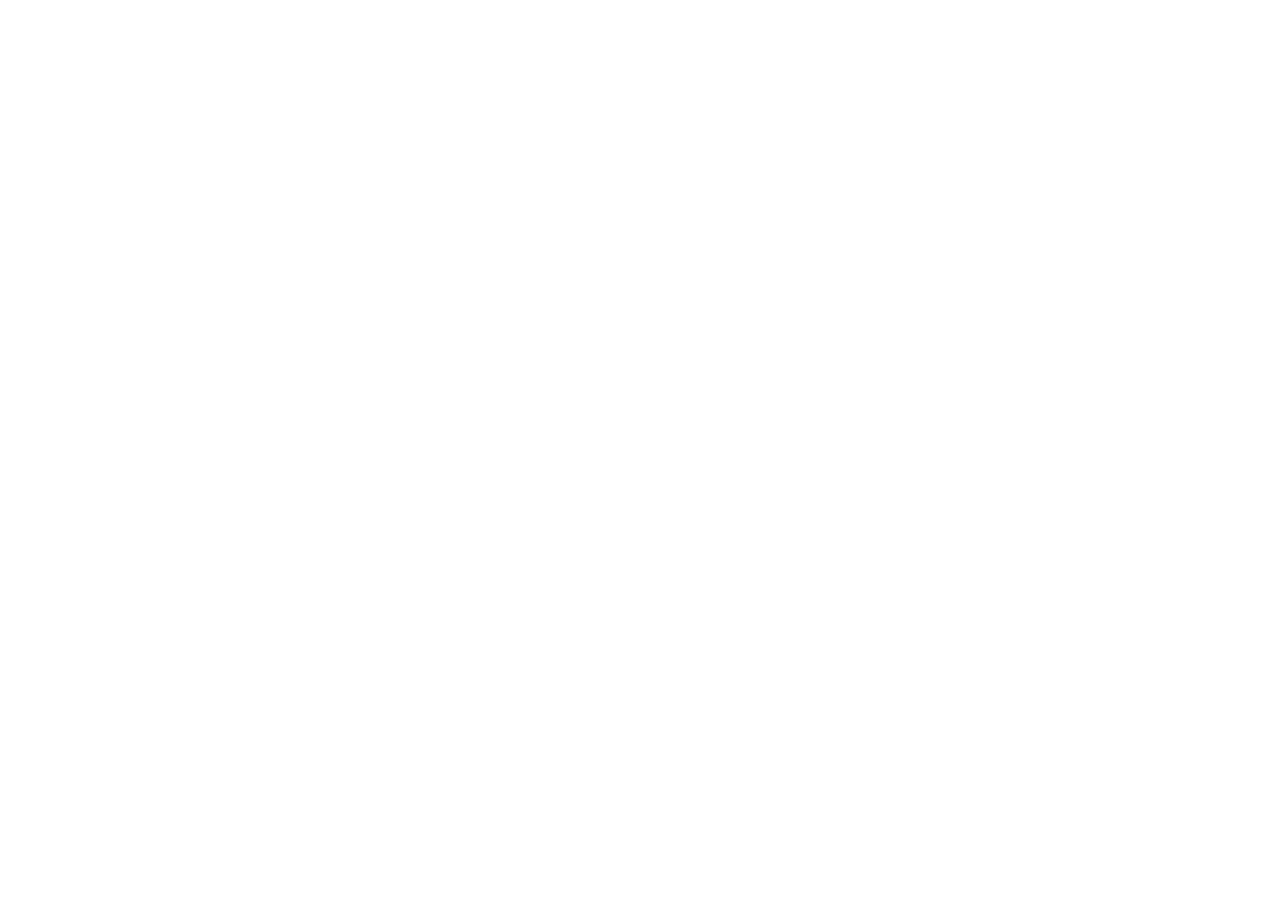
==== index.html @ 1910b47b "aawq :w q exit " ====
<!DOCTYPE html>
<html lang="en">

<head>
    <meta charset="UTF-8">
    <meta name="viewport" content="width=device-width, initial-scale=1.0">

    <link href="https://cdn.jsdelivr.net/npm/bootstrap@5.3.3/dist/css/bootstrap.min.css" rel="stylesheet" integrity="sha384-QWTKZyjpPEjISv5WaRU9OFeRpok6YctnYmDr5pNlyT2bRjXh0JMhjY6hW+ALEwIH" crossorigin="anonymous">
    
    <link rel="stylesheet" href="css/styles.css">

    <title>TEC.206.002</title>

</head>
<body>


</body>
</html>
---- css/styles.css ----
@import url('https://fonts.googleapis.com/css2?family=Open+Sans:ital,wght@0,300..800;1,300..800&display=swap');
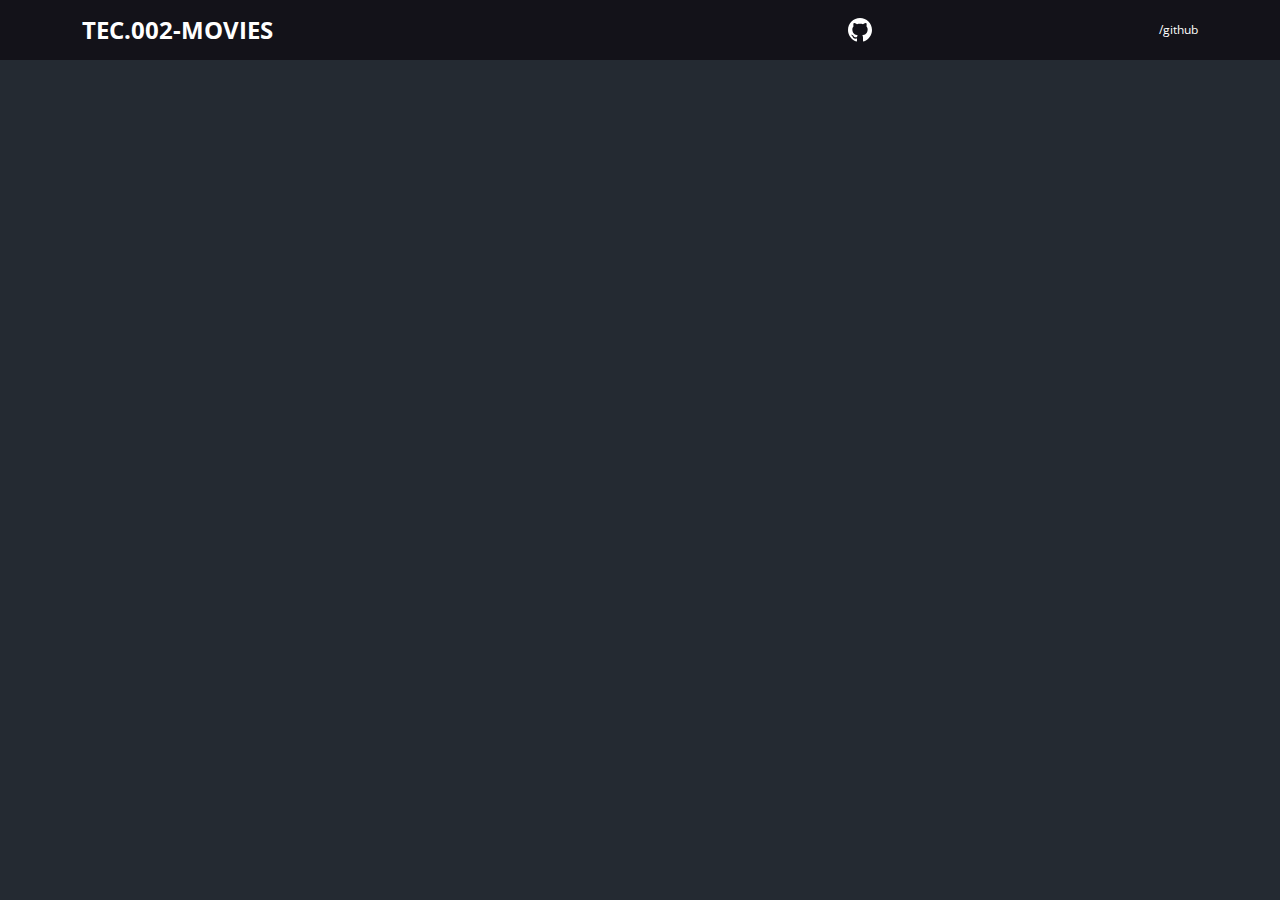
==== commit 751ab366: "css,index e ing modificados" ====
--- a/index.html
+++ b/index.html
@@ -13,7 +13,17 @@
 
 </head>
 <body>
-
+<header>
+    <nav class="container">
+        <h1>TEC.002-MOVIES</h1>
+        <div class = "link-container" >
+            
+        </div>
+            <img src="img/gitHub.svg" alt="">
+            <a href="https://github.com/FFabio28/">/github</a>
+        </div>
+    </nav>
+</header>
 
 </body>
 </html>--- a/css/styles.css
+++ b/css/styles.css
@@ -1,2 +1,57 @@
 @import url('https://fonts.googleapis.com/css2?family=Open+Sans:ital,wght@0,300..800;1,300..800&display=swap');
 
+*{
+    font-family: 'Open Sans', sans-serif;
+    box-sizing: border-box;
+    margin: 0;
+}
+
+:root {
+    --bg-body: #242A32;
+}
+html, body {
+    background-color: var(--bg-body);
+    --color-primary: #131219;
+}
+header {
+    background-color: var(--color-primary);
+    color: #fff;
+    height: 60px;
+    display: flex;
+    align-items: center;
+}
+
+h1,h2, h3, h4, h5, h6{
+    margin: 0;
+}
+
+a {
+    text-decoration: none;
+    color: unset;
+}
+
+
+nav{
+    display: flex;
+    align-items: center;
+    justify-content: space-between;
+}
+
+nav h1{
+    font-size: 24px;
+    font-weight: 700;
+}
+
+nav a{
+    font-size: 12px;
+    font-weight: 400;
+}
+
+.link-container {
+    display: flex;
+    align-items: center;
+}
+
+.link-container img{
+    margin-right: 10px;
+}
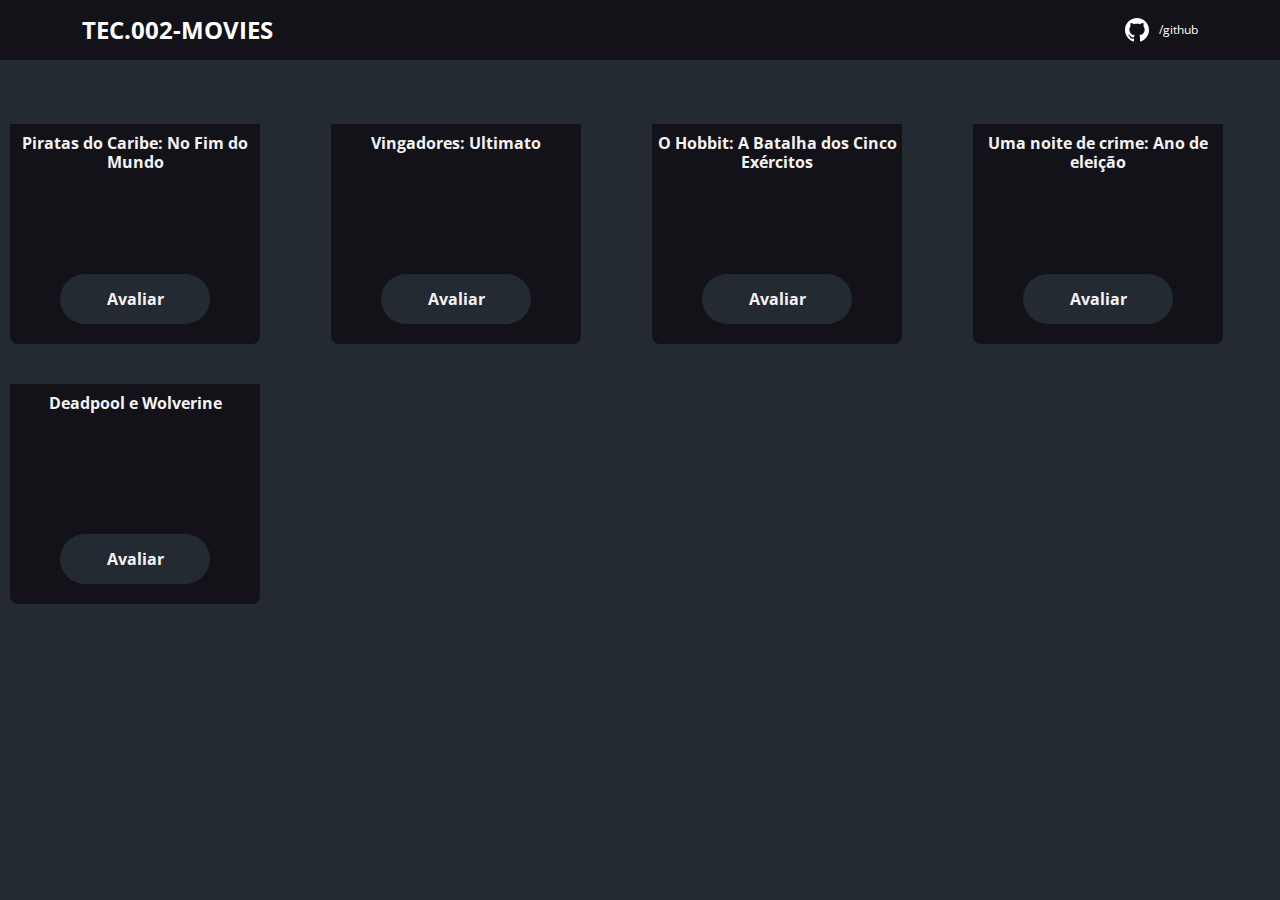
==== commit 253e8a0c: "Layout do card definido" ====
--- a/index.html
+++ b/index.html
@@ -1,29 +1,102 @@
 <!DOCTYPE html>
-<html lang="en">
+<html lang="pt-br">
 
 <head>
     <meta charset="UTF-8">
     <meta name="viewport" content="width=device-width, initial-scale=1.0">
 
-    <link href="https://cdn.jsdelivr.net/npm/bootstrap@5.3.3/dist/css/bootstrap.min.css" rel="stylesheet" integrity="sha384-QWTKZyjpPEjISv5WaRU9OFeRpok6YctnYmDr5pNlyT2bRjXh0JMhjY6hW+ALEwIH" crossorigin="anonymous">
-    
+    <link href="https://cdn.jsdelivr.net/npm/bootstrap@5.3.3/dist/css/bootstrap.min.css" rel="stylesheet"
+        integrity="sha384-QWTKZyjpPEjISv5WaRU9OFeRpok6YctnYmDr5pNlyT2bRjXh0JMhjY6hW+ALEwIH" crossorigin="anonymous">
+
     <link rel="stylesheet" href="css/styles.css">
 
     <title>TEC.206.002</title>
 
 </head>
+
 <body>
-<header>
-    <nav class="container">
-        <h1>TEC.002-MOVIES</h1>
-        <div class = "link-container" >
-            
-        </div>
-            <img src="img/gitHub.svg" alt="">
-            <a href="https://github.com/FFabio28/">/github</a>
-        </div>
-    </nav>
-</header>
+    <header>
+        <nav class="container">
+            <h1>TEC.002-MOVIES</h1>
+            <div class="link-container">
+                <img src="img/gitHub.svg" alt="">
+                <a href="https://github.com/FFabio28/">/github</a>
+            </div>
+        </nav>
+    </header>
+
+    <main>
+        <section id="card-movies-list">
+            <div class="row">
+                <div class="col-sm-6 col-lg-4 col-xl-3 mb-3">
+                    <div class="card-movies">
+                        <img src="https://www.papodecinema.com.br/wp-content/uploads/2012/02/20180704-1200.jpg"
+                            alt="">
+                        <div class="card-movies-description">
+                            <h3>
+                                Piratas do Caribe: No Fim do Mundo
+                            </h3>
+                            <a class="movies-btn" href="score.html"> Avaliar
+                            </a>
+                        </div>
+                    </div>
+                </div>
+                <div class="col-sm-6 col-lg-4 col-xl-3 mb-3">
+                    <div class="card-movies">
+                        <img src="https://s2.glbimg.com/2C0hMRuCY_7NfDPjby4_Bjmq8Nc=/e.glbimg.com/og/ed/f/original/2018/03/22/avengers-infinity-war-official-poster-2018-4o.jpg"
+                            alt="">
+                        <div class="card-movies-description">
+                            <h3>
+                                Vingadores: Ultimato
+                            </h3>
+                            <a class="movies-btn" href="score.html"> Avaliar
+                            </a>
+                        </div>
+                    </div>
+                </div>
+                <div class="col-sm-6 col-lg-4 col-xl-3 mb-3">
+                    <div class="card-movies">
+                        <img src="https://media.fstatic.com/q901rsUDJ6Z-xGt3QW1_2WgO8rI=/210x312/smart/filters:format(webp)/media/movies/covers/2014/07/o-hobbit-a-batalha-dos-cinco-exercitos_t62511.jpg"
+                            alt="">
+                        <div class="card-movies-description">
+                            <h3>
+                                O Hobbit: A Batalha dos Cinco Exércitos
+                            </h3>
+                            <a class="movies-btn" href="score.html"> Avaliar
+                            </a>
+                        </div>
+                    </div>
+                </div>
+                <div class="col-sm-6 col-lg-4 col-xl-3 mb-3">
+                    <div class="card-movies">
+                        <img src="https://http2.mlstatic.com/D_NQ_NP_730517-MLB74883956000_032024-O.webp"
+                            alt="">
+                        <div class="card-movies-description">
+                            <h3>
+                                Uma noite de crime: Ano de eleição
+                            </h3>
+                            <a class="movies-btn" href="score.html"> Avaliar
+                            </a>
+                        </div>
+                    </div>
+                </div>
+                <div class="col-sm-6 col-lg-4 col-xl-3 mb-3">
+                    <div class="card-movies">
+                        <img src="https://rollingstone.com.br/media/_versions/2024/08/deadpool-wolverine-ultrapassa-us-1-bilhao-em-bilheterias-mundiais_widelg.jpg"
+                            alt="">
+                        <div class="card-movies-description">
+                            <h3>
+                                Deadpool e Wolverine
+                            </h3>
+                            <a class="movies-btn" href="score.html"> Avaliar
+                            </a>
+                        </div>
+                    </div>
+                </div>
+            </div>
+        </section>
+    </main>
 
 </body>
+
 </html>--- a/css/styles.css
+++ b/css/styles.css
@@ -8,6 +8,8 @@
 
 :root {
     --bg-body: #242A32;
+    --color-primary: #131219;
+    --text-color: #f4f3f3;
 }
 html, body {
     background-color: var(--bg-body);
@@ -21,7 +23,7 @@
     align-items: center;
 }
 
-h1,h2, h3, h4, h5, h6{
+h1, h2, h3, h4, h5, h6{
     margin: 0;
 }
 
@@ -55,3 +57,54 @@
 .link-container img{
     margin-right: 10px;
 }
+
+.card-movies{
+    width: 250px;
+    /* height: 400px; */
+}
+
+#card-movies-list {
+    padding: 40px 10px;
+}
+
+.card-movies img {
+    width: 100%;
+    border-radius: 8px 8px 0 0;
+
+}
+
+.card-movies-description {
+    height: 220px;
+    padding: 10px 0 20px 0;
+    background-color: var(--color-primary);
+    color: var(--text-color);
+    display: flex;
+    flex-direction: column;
+    justify-content: space-between;
+    align-items: center;
+    border-radius: 0 0 8px 8px;
+}
+
+.card-movies-description h3 {
+    font-size: 16px;
+    font-weight: 700;
+    margin-bottom: 25px;
+    text-align: center;
+}
+
+.movies-btn {
+    width: 150px;
+    height: 50px;
+    background-color: var(--bg-body);
+    color: var(--text-color);
+    font-size: 16px;
+    font-weight: 700;
+    display: flex;
+    align-items: center;
+    justify-content: center;
+    border-radius: 50px;
+}
+
+.movies-btn:hover {
+    background-color: rgb(198, 33, 151) ;
+}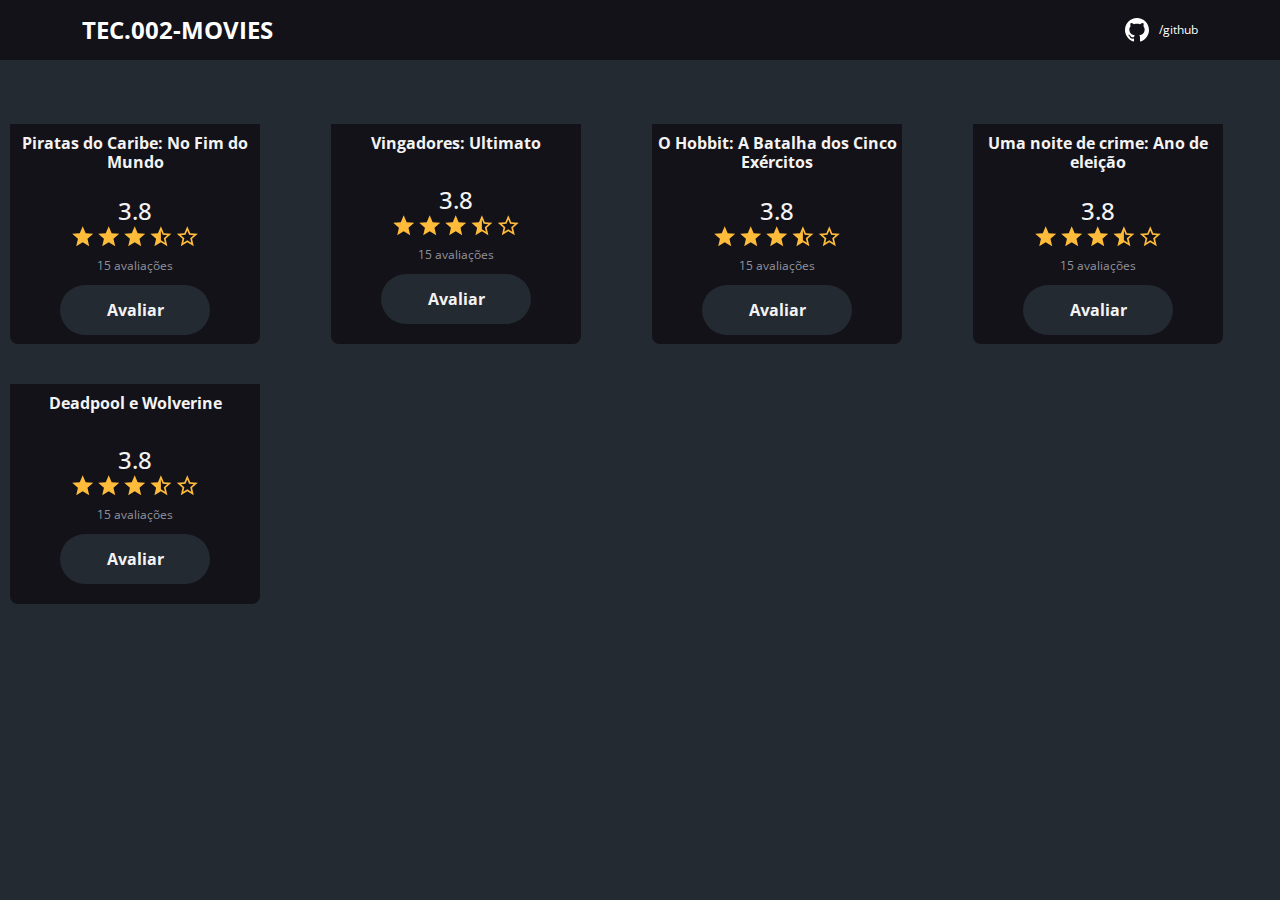
==== commit 64c3a0cd: "Score.html e avaliações resolvidas" ====
--- a/index.html
+++ b/index.html
@@ -36,8 +36,19 @@
                             <h3>
                                 Piratas do Caribe: No Fim do Mundo
                             </h3>
-                            <a class="movies-btn" href="score.html"> Avaliar
-                            </a>
+                            <div class="movies-card-description-star">
+                                <h4>3.8</h4>
+                                <div>
+                                    <img src="img/star.svg" alt="star">
+                                    <img src="img/star.svg" alt="star">
+                                    <img src="img/star.svg" alt="star">
+                                    <img src="img/star_half.svg" alt="star">
+                                    <img src="img/star_empty.svg" alt="star">
+                                </div>
+                                <p>15 avaliações</p>
+                                <a class="movies-btn" href="score.html"> Avaliar
+                                </a>
+                            </div>
                         </div>
                     </div>
                 </div>
@@ -49,8 +60,19 @@
                             <h3>
                                 Vingadores: Ultimato
                             </h3>
-                            <a class="movies-btn" href="score.html"> Avaliar
-                            </a>
+                            <div class="movies-card-description-star">
+                                <h4>3.8</h4>
+                                <div>
+                                    <img src="img/star.svg" alt="star">
+                                    <img src="img/star.svg" alt="star">
+                                    <img src="img/star.svg" alt="star">
+                                    <img src="img/star_half.svg" alt="star">
+                                    <img src="img/star_empty.svg" alt="star">
+                                </div>
+                                <p>15 avaliações</p>
+                                <a class="movies-btn" href="score.html"> Avaliar
+                                </a>
+                            </div>
                         </div>
                     </div>
                 </div>
@@ -62,8 +84,19 @@
                             <h3>
                                 O Hobbit: A Batalha dos Cinco Exércitos
                             </h3>
-                            <a class="movies-btn" href="score.html"> Avaliar
-                            </a>
+                            <div class="movies-card-description-star">
+                                <h4>3.8</h4>
+                                <div>
+                                    <img src="img/star.svg" alt="star">
+                                    <img src="img/star.svg" alt="star">
+                                    <img src="img/star.svg" alt="star">
+                                    <img src="img/star_half.svg" alt="star">
+                                    <img src="img/star_empty.svg" alt="star">
+                                </div>
+                                <p>15 avaliações</p>
+                                <a class="movies-btn" href="score.html"> Avaliar
+                                </a>
+                            </div>
                         </div>
                     </div>
                 </div>
@@ -75,8 +108,19 @@
                             <h3>
                                 Uma noite de crime: Ano de eleição
                             </h3>
-                            <a class="movies-btn" href="score.html"> Avaliar
-                            </a>
+                            <div class="movies-card-description-star">
+                                <h4>3.8</h4>
+                                <div>
+                                    <img src="img/star.svg" alt="star">
+                                    <img src="img/star.svg" alt="star">
+                                    <img src="img/star.svg" alt="star">
+                                    <img src="img/star_half.svg" alt="star">
+                                    <img src="img/star_empty.svg" alt="star">
+                                </div>
+                                <p>15 avaliações</p>
+                                <a class="movies-btn" href="score.html"> Avaliar
+                                </a>
+                            </div>
                         </div>
                     </div>
                 </div>
@@ -88,8 +132,19 @@
                             <h3>
                                 Deadpool e Wolverine
                             </h3>
-                            <a class="movies-btn" href="score.html"> Avaliar
-                            </a>
+                            <div class="movies-card-description-star">
+                                <h4>3.8</h4>
+                                <div>
+                                    <img src="img/star.svg" alt="star">
+                                    <img src="img/star.svg" alt="star">
+                                    <img src="img/star.svg" alt="star">
+                                    <img src="img/star_half.svg" alt="star">
+                                    <img src="img/star_empty.svg" alt="star">
+                                </div>
+                                <p>15 avaliações</p>
+                                <a class="movies-btn" href="score.html"> Avaliar
+                                </a>
+                            </div>
                         </div>
                     </div>
                 </div>
--- a/css/styles.css
+++ b/css/styles.css
@@ -10,11 +10,16 @@
     --bg-body: #242A32;
     --color-primary: #131219;
     --text-color: #f4f3f3;
+    --text-form: #92929D;
+    --star-yellow: #FFBB3a;
+
 }
+
 html, body {
     background-color: var(--bg-body);
     --color-primary: #131219;
 }
+
 header {
     background-color: var(--color-primary);
     color: #fff;
@@ -70,7 +75,6 @@
 .card-movies img {
     width: 100%;
     border-radius: 8px 8px 0 0;
-
 }
 
 .card-movies-description {
@@ -103,8 +107,72 @@
     align-items: center;
     justify-content: center;
     border-radius: 50px;
+    border: 0;
 }
 
 .movies-btn:hover {
     background-color: rgb(198, 33, 151) ;
+}
+
+.score-container {
+    padding: 40px 0;
+    max-width: 480px;
+}
+
+.card-score-description {
+    background-color: var(--color-primary);
+    color: var(--text-color);
+    padding: 20px;
+    display: flex;
+    flex-direction: column;
+    align-items: center;
+    border-radius: 0 0 8px 8px;
+}
+
+.movies-form-btn {
+    height: 120px;
+    display: flex;
+    flex-direction: column;
+    align-items: center;
+    justify-content: space-between;
+}
+
+.movies-form-group{
+    margin: 20px;
+
+}
+
+.movies-form-group label{
+    font-size: 12px;
+    color: var(--text-form);
+}
+
+.card-score-description h3{
+    font-size: 14px;
+    font-weight: 700;
+    margin-bottom: 20px;
+}
+
+.movies-card-description-star{
+    display: flex;
+    flex-direction: column;
+    align-items: center;
+}
+
+.movies-card-description h4{
+    font-size: 16px;
+    font-weight: 700;
+    color: var(--start-yellow);
+}
+
+.movies-card-description-star img{
+    width: 22px;
+    margin-bottom: 10px;
+}
+
+.movies-card-description-star p{
+    font-size: 12px;
+    font-weight: 400;
+    color: var(--text-form);
+    margin-bottom: 10px;
 }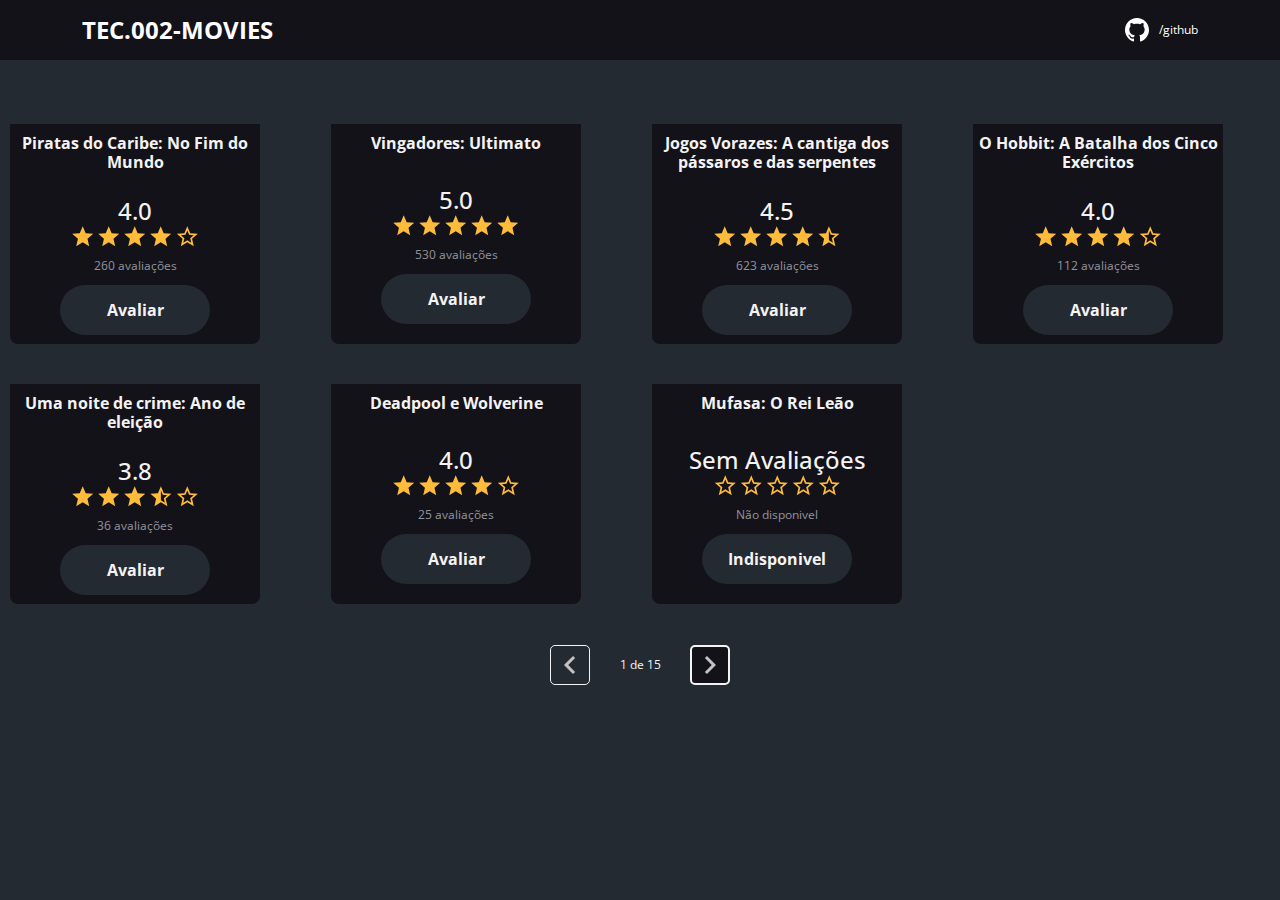
==== commit bb585b38: "Projeto finalizado" ====
--- a/index.html
+++ b/index.html
@@ -37,6 +37,102 @@
                                 Piratas do Caribe: No Fim do Mundo
                             </h3>
                             <div class="movies-card-description-star">
+                                <h4>4.0</h4>
+                                <div>
+                                    <img src="img/star.svg" alt="star">
+                                    <img src="img/star.svg" alt="star">
+                                    <img src="img/star.svg" alt="star">
+                                    <img src="img/star.svg" alt="star">
+                                    <img src="img/star_empty.svg" alt="star">
+                                </div>
+                                <p>260 avaliações</p>
+                                <a class="movies-btn" href="score.html"> Avaliar
+                                </a>
+                            </div>
+                        </div>
+                    </div>
+                </div>
+                <div class="col-sm-6 col-lg-4 col-xl-3 mb-3">
+                    <div class="card-movies">
+                        <img src="https://s2.glbimg.com/2C0hMRuCY_7NfDPjby4_Bjmq8Nc=/e.glbimg.com/og/ed/f/original/2018/03/22/avengers-infinity-war-official-poster-2018-4o.jpg"
+                            alt="">
+                        <div class="card-movies-description">
+                            <h3>
+                                Vingadores: Ultimato
+                            </h3>
+                            <div class="movies-card-description-star">
+                                <h4>5.0</h4>
+                                <div>
+                                    <img src="img/star.svg" alt="star">
+                                    <img src="img/star.svg" alt="star">
+                                    <img src="img/star.svg" alt="star">
+                                    <img src="img/star.svg" alt="star">
+                                    <img src="img/star.svg" alt="star">
+                                </div>
+                                <p>530 avaliações</p>
+                                <a class="movies-btn" href="score.html"> Avaliar
+                                </a>
+                            </div>
+                        </div>
+                    </div>
+                </div>
+                <div class="col-sm-6 col-lg-4 col-xl-3 mb-3">
+                    <div class="card-movies">
+                        <img src="https://lh5.googleusercontent.com/HmoJ2dONuvwT9GCSM0726dx9XHRCd-T5HTdLJY5O4BbDw0w2jDVyAGclUWc3ufDq2sbCzxoP3jBFjnCrKUjNzx7WHrPkAIsXGYiA7miwPXAJrK7J5YIS95CmKoRbMhui9hSUGq8B5tWJr3muBlsO_KE"
+                            alt="">
+                        <div class="card-movies-description">
+                            <h3>
+                                Jogos Vorazes: A cantiga dos pássaros e das serpentes
+                            </h3>
+                            <div class="movies-card-description-star">
+                                <h4>4.5</h4>
+                                <div>
+                                    <img src="img/star.svg" alt="star">
+                                    <img src="img/star.svg" alt="star">
+                                    <img src="img/star.svg" alt="star">
+                                    <img src="img/star.svg" alt="star">
+                                    <img src="img/star_half.svg" alt="star">
+                                </div>
+                                <p>623 avaliações</p>
+                                <a class="movies-btn" href="score.html"> Avaliar
+                                </a>
+                            </div>
+                        </div>
+                    </div>
+                </div>
+                <div class="col-sm-6 col-lg-4 col-xl-3 mb-3">
+                    <div class="card-movies">
+                        <img src="https://media.fstatic.com/q901rsUDJ6Z-xGt3QW1_2WgO8rI=/210x312/smart/filters:format(webp)/media/movies/covers/2014/07/o-hobbit-a-batalha-dos-cinco-exercitos_t62511.jpg"
+                            alt="">
+                        <div class="card-movies-description">
+                            <h3>
+                                O Hobbit: A Batalha dos Cinco Exércitos
+                            </h3>
+                            <div class="movies-card-description-star">
+                                <h4>4.0</h4>
+                                <div>
+                                    <img src="img/star.svg" alt="star">
+                                    <img src="img/star.svg" alt="star">
+                                    <img src="img/star.svg" alt="star">
+                                    <img src="img/star.svg" alt="star">
+                                    <img src="img/star_empty.svg" alt="star">
+                                </div>
+                                <p>112 avaliações</p>
+                                <a class="movies-btn" href="score.html"> Avaliar
+                                </a>
+                            </div>
+                        </div>
+                    </div>
+                </div>
+                <div class="col-sm-6 col-lg-4 col-xl-3 mb-3">
+                    <div class="card-movies">
+                        <img src="https://http2.mlstatic.com/D_NQ_NP_730517-MLB74883956000_032024-O.webp"
+                            alt="">
+                        <div class="card-movies-description">
+                            <h3>
+                                Uma noite de crime: Ano de eleição
+                            </h3>
+                            <div class="movies-card-description-star">
                                 <h4>3.8</h4>
                                 <div>
                                     <img src="img/star.svg" alt="star">
@@ -45,79 +141,7 @@
                                     <img src="img/star_half.svg" alt="star">
                                     <img src="img/star_empty.svg" alt="star">
                                 </div>
-                                <p>15 avaliações</p>
-                                <a class="movies-btn" href="score.html"> Avaliar
-                                </a>
-                            </div>
-                        </div>
-                    </div>
-                </div>
-                <div class="col-sm-6 col-lg-4 col-xl-3 mb-3">
-                    <div class="card-movies">
-                        <img src="https://s2.glbimg.com/2C0hMRuCY_7NfDPjby4_Bjmq8Nc=/e.glbimg.com/og/ed/f/original/2018/03/22/avengers-infinity-war-official-poster-2018-4o.jpg"
-                            alt="">
-                        <div class="card-movies-description">
-                            <h3>
-                                Vingadores: Ultimato
-                            </h3>
-                            <div class="movies-card-description-star">
-                                <h4>3.8</h4>
-                                <div>
-                                    <img src="img/star.svg" alt="star">
-                                    <img src="img/star.svg" alt="star">
-                                    <img src="img/star.svg" alt="star">
-                                    <img src="img/star_half.svg" alt="star">
-                                    <img src="img/star_empty.svg" alt="star">
-                                </div>
-                                <p>15 avaliações</p>
-                                <a class="movies-btn" href="score.html"> Avaliar
-                                </a>
-                            </div>
-                        </div>
-                    </div>
-                </div>
-                <div class="col-sm-6 col-lg-4 col-xl-3 mb-3">
-                    <div class="card-movies">
-                        <img src="https://media.fstatic.com/q901rsUDJ6Z-xGt3QW1_2WgO8rI=/210x312/smart/filters:format(webp)/media/movies/covers/2014/07/o-hobbit-a-batalha-dos-cinco-exercitos_t62511.jpg"
-                            alt="">
-                        <div class="card-movies-description">
-                            <h3>
-                                O Hobbit: A Batalha dos Cinco Exércitos
-                            </h3>
-                            <div class="movies-card-description-star">
-                                <h4>3.8</h4>
-                                <div>
-                                    <img src="img/star.svg" alt="star">
-                                    <img src="img/star.svg" alt="star">
-                                    <img src="img/star.svg" alt="star">
-                                    <img src="img/star_half.svg" alt="star">
-                                    <img src="img/star_empty.svg" alt="star">
-                                </div>
-                                <p>15 avaliações</p>
-                                <a class="movies-btn" href="score.html"> Avaliar
-                                </a>
-                            </div>
-                        </div>
-                    </div>
-                </div>
-                <div class="col-sm-6 col-lg-4 col-xl-3 mb-3">
-                    <div class="card-movies">
-                        <img src="https://http2.mlstatic.com/D_NQ_NP_730517-MLB74883956000_032024-O.webp"
-                            alt="">
-                        <div class="card-movies-description">
-                            <h3>
-                                Uma noite de crime: Ano de eleição
-                            </h3>
-                            <div class="movies-card-description-star">
-                                <h4>3.8</h4>
-                                <div>
-                                    <img src="img/star.svg" alt="star">
-                                    <img src="img/star.svg" alt="star">
-                                    <img src="img/star.svg" alt="star">
-                                    <img src="img/star_half.svg" alt="star">
-                                    <img src="img/star_empty.svg" alt="star">
-                                </div>
-                                <p>15 avaliações</p>
+                                <p>36 avaliações</p>
                                 <a class="movies-btn" href="score.html"> Avaliar
                                 </a>
                             </div>
@@ -133,20 +157,55 @@
                                 Deadpool e Wolverine
                             </h3>
                             <div class="movies-card-description-star">
-                                <h4>3.8</h4>
-                                <div>
-                                    <img src="img/star.svg" alt="star">
-                                    <img src="img/star.svg" alt="star">
-                                    <img src="img/star.svg" alt="star">
-                                    <img src="img/star_half.svg" alt="star">
-                                    <img src="img/star_empty.svg" alt="star">
-                                </div>
-                                <p>15 avaliações</p>
-                                <a class="movies-btn" href="score.html"> Avaliar
-                                </a>
-                            </div>
-                        </div>
-                    </div>
+                                <h4>4.0</h4>
+                                <div>
+                                    <img src="img/star.svg" alt="star">
+                                    <img src="img/star.svg" alt="star">
+                                    <img src="img/star.svg" alt="star">
+                                    <img src="img/star.svg" alt="star">
+                                    <img src="img/star_empty.svg" alt="star">
+                                </div>
+                                <p>25 avaliações</p>
+                                <a class="movies-btn" href="score.html"> Avaliar
+                                </a>
+                            </div>
+                        </div>
+                    </div>
+                </div>
+                <div class="col-sm-6 col-lg-4 col-xl-3 mb-3">
+                    <div class="card-movies">
+                        <img src="https://lumiere-a.akamaihd.net/v1/images/7e31d6246c6f32fbb227b4739fb5440f_da23af1f.jpeg"
+                            alt="">
+                        <div class="card-movies-description">
+                            <h3>
+                                Mufasa: O Rei Leão
+                            </h3>
+                            <div class="movies-card-description-star">
+                                <h4>Sem Avaliações</h4>
+                                <div>
+                                    <img src="img/star_empty.svg" alt="star">
+                                    <img src="img/star_empty.svg" alt="star">
+                                    <img src="img/star_empty.svg" alt="star">
+                                    <img src="img/star_empty.svg" alt="star">
+                                    <img src="img/star_empty.svg" alt="star">
+                                </div>
+                                <p>Não disponivel</p>
+                                <a class="movies-btn" href="score.html"> Indisponivel
+                                </a>
+                            </div>
+                        </div>
+                    </div>
+                </div>
+            </div>
+            <div class="movies-pagination-container">
+                <div class="movies-pagination-box">
+                    <button disabled>
+                        <img src="img/arrow.svg" alt="Voltar">
+                    </button>
+                    <p>1 de 15</p>
+                    <button>
+                        <img class="movies-button-flip" src="img/arrow.svg" alt="Avançar">
+                    </button>
                 </div>
             </div>
         </section>
--- a/css/styles.css
+++ b/css/styles.css
@@ -175,4 +175,44 @@
     font-weight: 400;
     color: var(--text-form);
     margin-bottom: 10px;
+}
+
+.movies-pagination-container {
+    padding: 25px 0;
+    display: flex;
+    justify-content: center;
+}
+
+.movies-pagination-box {
+    width: 180px;
+    display: flex;
+    justify-content: space-between;
+    align-items: center;
+}
+
+.movies-pagination-box p{
+    margin: 0;
+    font-size: 12px;
+    font-weight: 400;
+    color: var(--text-color);
+}
+
+.movies-pagination-box button{
+    width: 40px;
+    height: 40px;
+    border: 2px solid var(--text-color);
+    background-color: var(--color-primary);
+    border-radius: 5px;
+    display: flex;
+    justify-content: center;
+    align-items: center;
+}
+
+.movies-pagination-box button:disabled {
+    border: 1px solid var(--text-color);
+    background-color: var(--bg-body);
+}
+
+.movies-button-flip {
+    transform: rotate(180deg);
 }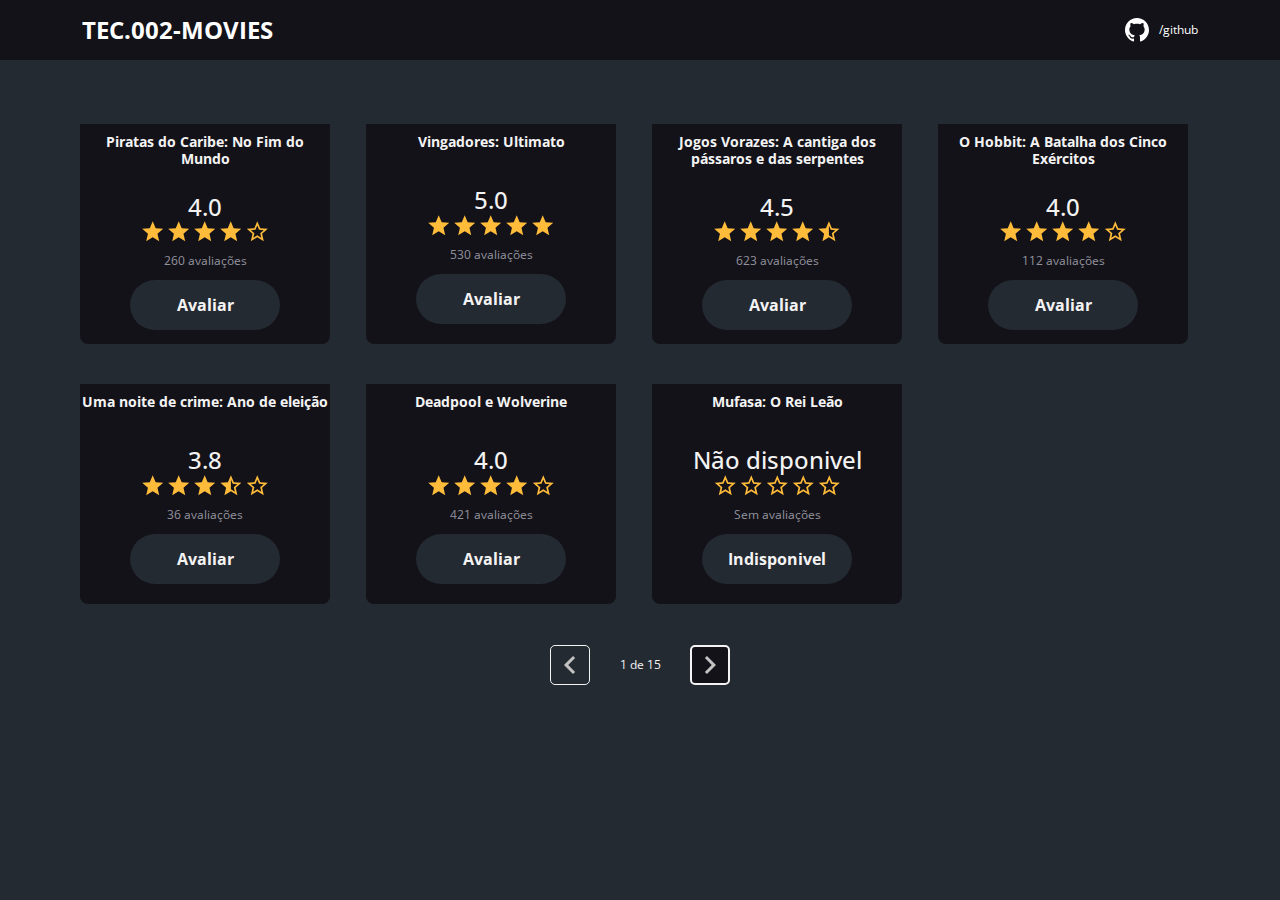
==== commit 856b602a: "Projeto 100%" ====
--- a/index.html
+++ b/index.html
@@ -26,7 +26,7 @@
     </header>
 
     <main>
-        <section id="card-movies-list">
+        <section id="card-movies-list" class="container">
             <div class="row">
                 <div class="col-sm-6 col-lg-4 col-xl-3 mb-3">
                     <div class="card-movies">
@@ -70,7 +70,7 @@
                                     <img src="img/star.svg" alt="star">
                                 </div>
                                 <p>530 avaliações</p>
-                                <a class="movies-btn" href="score.html"> Avaliar
+                                <a class="movies-btn" href="score2.html"> Avaliar
                                 </a>
                             </div>
                         </div>
@@ -94,7 +94,7 @@
                                     <img src="img/star_half.svg" alt="star">
                                 </div>
                                 <p>623 avaliações</p>
-                                <a class="movies-btn" href="score.html"> Avaliar
+                                <a class="movies-btn" href="score3.html"> Avaliar
                                 </a>
                             </div>
                         </div>
@@ -118,7 +118,7 @@
                                     <img src="img/star_empty.svg" alt="star">
                                 </div>
                                 <p>112 avaliações</p>
-                                <a class="movies-btn" href="score.html"> Avaliar
+                                <a class="movies-btn" href="score4.html"> Avaliar
                                 </a>
                             </div>
                         </div>
@@ -142,15 +142,15 @@
                                     <img src="img/star_empty.svg" alt="star">
                                 </div>
                                 <p>36 avaliações</p>
-                                <a class="movies-btn" href="score.html"> Avaliar
-                                </a>
-                            </div>
-                        </div>
-                    </div>
-                </div>
-                <div class="col-sm-6 col-lg-4 col-xl-3 mb-3">
-                    <div class="card-movies">
-                        <img src="https://rollingstone.com.br/media/_versions/2024/08/deadpool-wolverine-ultrapassa-us-1-bilhao-em-bilheterias-mundiais_widelg.jpg"
+                                <a class="movies-btn" href="score5.html"> Avaliar
+                                </a>
+                            </div>
+                        </div>
+                    </div>
+                </div>
+                <div class="col-sm-6 col-lg-4 col-xl-3 mb-3">
+                    <div class="card-movies">
+                        <img src="https://mundinhodahanna.com.br/wp-content/uploads/2024/08/81FQBhYvaxL._AC_UF10001000_QL80_.jpg"
                             alt="">
                         <div class="card-movies-description">
                             <h3>
@@ -165,8 +165,8 @@
                                     <img src="img/star.svg" alt="star">
                                     <img src="img/star_empty.svg" alt="star">
                                 </div>
-                                <p>25 avaliações</p>
-                                <a class="movies-btn" href="score.html"> Avaliar
+                                <p>421 avaliações</p>
+                                <a class="movies-btn" href="score6.html"> Avaliar
                                 </a>
                             </div>
                         </div>
@@ -181,16 +181,16 @@
                                 Mufasa: O Rei Leão
                             </h3>
                             <div class="movies-card-description-star">
-                                <h4>Sem Avaliações</h4>
-                                <div>
-                                    <img src="img/star_empty.svg" alt="star">
-                                    <img src="img/star_empty.svg" alt="star">
-                                    <img src="img/star_empty.svg" alt="star">
-                                    <img src="img/star_empty.svg" alt="star">
-                                    <img src="img/star_empty.svg" alt="star">
-                                </div>
-                                <p>Não disponivel</p>
-                                <a class="movies-btn" href="score.html"> Indisponivel
+                                <h4>Não disponivel</h4>
+                                <div>
+                                    <img src="img/star_empty.svg" alt="star">
+                                    <img src="img/star_empty.svg" alt="star">
+                                    <img src="img/star_empty.svg" alt="star">
+                                    <img src="img/star_empty.svg" alt="star">
+                                    <img src="img/star_empty.svg" alt="star">
+                                </div>
+                                <p>Sem avaliações</p>
+                                <a class="movies-btn" href="score7.html"> Indisponivel
                                 </a>
                             </div>
                         </div>
--- a/css/styles.css
+++ b/css/styles.css
@@ -28,7 +28,7 @@
     align-items: center;
 }
 
-h1, h2, h3, h4, h5, h6{
+h1, h2, h3, h4, h5, h6 {
     margin: 0;
 }
 
@@ -37,19 +37,18 @@
     color: unset;
 }
 
-
-nav{
-    display: flex;
-    align-items: center;
-    justify-content: space-between;
-}
-
-nav h1{
+nav {
+    display: flex;
+    align-items: center;
+    justify-content: space-between;
+}
+
+nav h1 {
     font-size: 24px;
     font-weight: 700;
 }
 
-nav a{
+nav a {
     font-size: 12px;
     font-weight: 400;
 }
@@ -59,11 +58,11 @@
     align-items: center;
 }
 
-.link-container img{
+.link-container img {
     margin-right: 10px;
 }
 
-.card-movies{
+.card-movies {
     width: 250px;
     /* height: 400px; */
 }
@@ -90,7 +89,7 @@
 }
 
 .card-movies-description h3 {
-    font-size: 16px;
+    font-size: 14px;
     font-weight: 700;
     margin-bottom: 25px;
     text-align: center;
@@ -137,40 +136,40 @@
     justify-content: space-between;
 }
 
-.movies-form-group{
+.movies-form-group {
     margin: 20px;
 
 }
 
-.movies-form-group label{
+.movies-form-group label {
     font-size: 12px;
     color: var(--text-form);
 }
 
-.card-score-description h3{
+.card-score-description h3 {
     font-size: 14px;
     font-weight: 700;
     margin-bottom: 20px;
 }
 
-.movies-card-description-star{
-    display: flex;
-    flex-direction: column;
-    align-items: center;
-}
-
-.movies-card-description h4{
+.movies-card-description-star {
+    display: flex;
+    flex-direction: column;
+    align-items: center;
+}
+
+.movies-card-description h4 {
     font-size: 16px;
     font-weight: 700;
     color: var(--start-yellow);
 }
 
-.movies-card-description-star img{
+.movies-card-description-star img {
     width: 22px;
     margin-bottom: 10px;
 }
 
-.movies-card-description-star p{
+.movies-card-description-star p {
     font-size: 12px;
     font-weight: 400;
     color: var(--text-form);
@@ -190,14 +189,14 @@
     align-items: center;
 }
 
-.movies-pagination-box p{
+.movies-pagination-box p {
     margin: 0;
     font-size: 12px;
     font-weight: 400;
     color: var(--text-color);
 }
 
-.movies-pagination-box button{
+.movies-pagination-box button {
     width: 40px;
     height: 40px;
     border: 2px solid var(--text-color);
